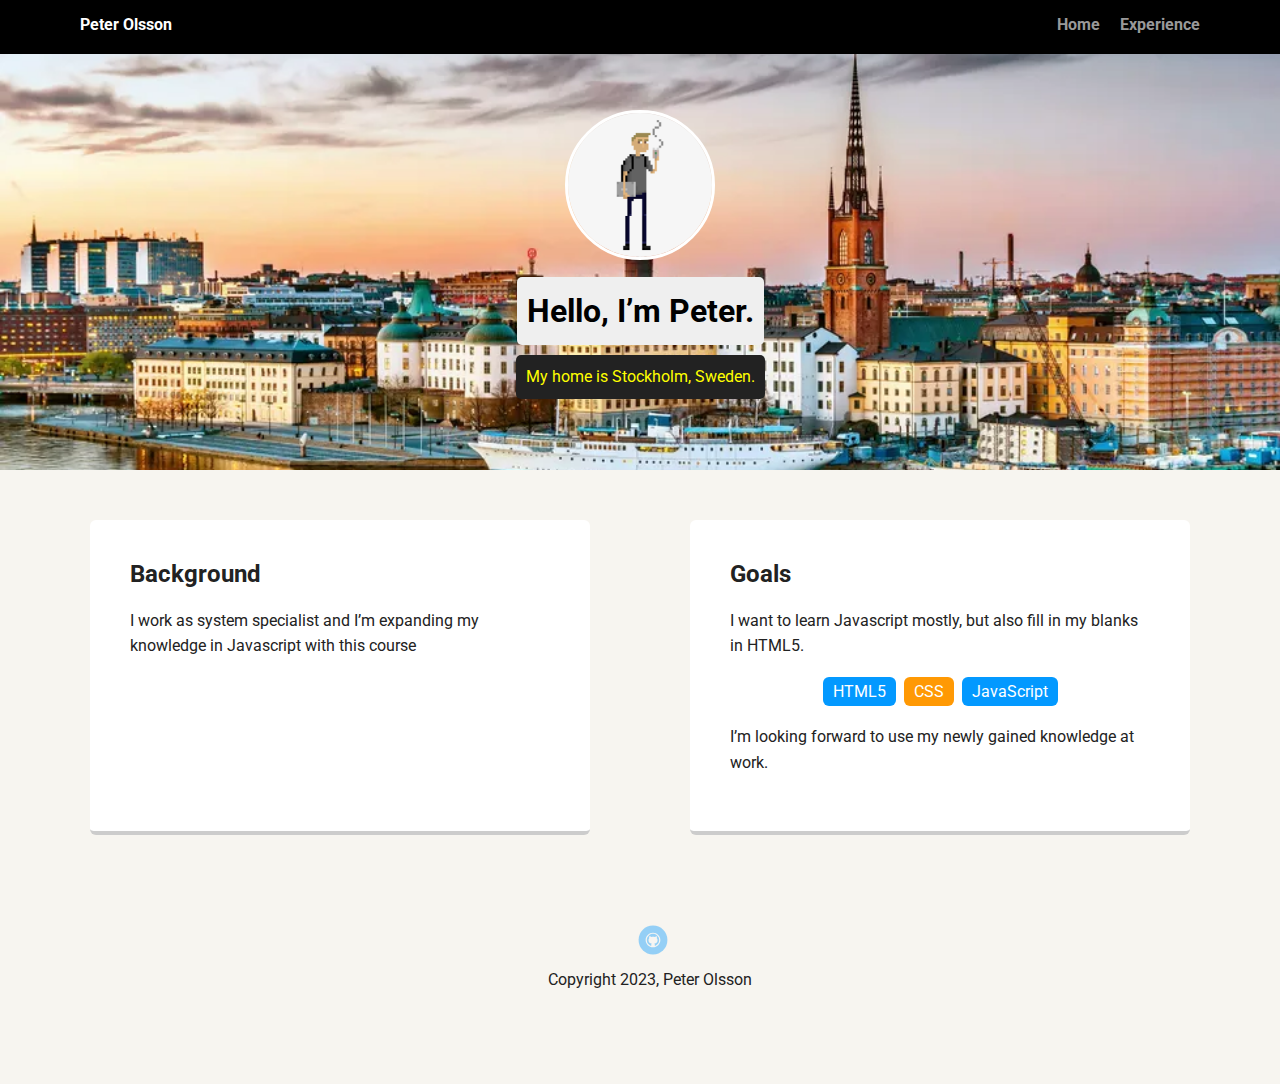
==== portfolio_update_v1/portfolio_update_v1/index.html @ 19cd1b5f "Flyttade mappar" ====
<!doctype html>
<html lang="en">
<head>
  <meta charset="utf-8">
  <title>Peter Olsson's Profile</title>
  <meta name="viewport" content="width=device-width, initial-scale=1.0">
  <link rel="stylesheet" href="styles.css">
  <link href="https://fonts.googleapis.com/css?family=Muli%7CRoboto:400,300,500,700,900" rel="stylesheet"></head>
  <body>

    <div class="main-nav">
        <ul class="nav">
          <li class="name">Peter Olsson</li>
          <li><a href="index.html">Home</a></li>
          <li><a href="experience.html">Experience</a></li>
        </ul>
    </div>

    <header>
      <img src="images/mySelf.png" alt="Peter with coffee" class="profile-image">
      <h1 class="tag name">Hello, I’m Peter.</h1>
      <p class="tag location">My home is Stockholm, Sweden.</p>
    </header>

    <main class="flex">
      <div class="card">
        <h2>Background</h2>
        <p>I work as system specialist and I’m expanding my knowledge in Javascript with this course</p>
       
      </div> 

      <div class="card">
        <h2>Goals</h2>
        <p>I want to learn Javascript mostly, but also fill in my blanks in HTML5.</p>
        <ul class="skills">
          <li>HTML5</li>
          <li>CSS</li>
          <li>JavaScript</li>
        </ul>
        <p>I’m looking forward to use my newly gained knowledge at work.</p>
      </div> 

    </main>
    <footer>
      <ul>
        <li><a href="https://github.com/ohlssonp" class="social github">Github</a></li>
      </ul>
      <p class="copyright">Copyright 2023, Peter Olsson</p>
    </footer>
  </body>
  </html>
---- portfolio_update_v1/portfolio_update_v1/styles.css ----
/* Global Layout Set-up */
* { 
  box-sizing: border-box;
}
  
body {
  margin: 0;
  padding: 0;
  text-align: center;
  font-family: 'Roboto', sans-serif;
  color: #222;
  background: #f7f5f0;
}
/* Link Styles */

a {
  text-decoration: none;
  color: #999;
}
a:hover {
  color: #6633ff;
}

/* Section Styles */

.main-nav {
  width: 100%;
  background: black;
  min-height: 30px;
  padding: 10px;
  position: fixed;
  text-align: center;
}
.nav {
  display: flex;
  justify-content: space-around;
  font-weight: 700;
  list-style-type: none;
  margin: 0 auto;
  padding: 0;
}

.nav .name {
    display: block;
    margin-right: auto;
    color: white;
}
.nav li {
  padding: 5px 10px 10px 10px;
}
.nav a {
  transition: all .5s;
}
.nav a:hover {
  color: white
}

header {
  text-align: center;
  background: url('images/stockholm.png') no-repeat top center ;
  background-size: cover;
  overflow: hidden;
  padding-top: 60px;
} 
header {
  line-height: 1.5;
}
header .profile-image {
  margin-top: 50px;
  width: 150px;
  height: 150px;
  border-radius: 50%;
  border: 3px solid white;
  transition: all .5s;
}
header .profile-image:hover {
  transform: scale(1.2) rotate(5deg);
}
.tag {
  background-color: #efefef;
  color: black;
  padding: 10px;
  border-radius: 5px;
  display: table;
  margin: 10px auto;
} 
.location {
  background-color: #222;
  color: yellow;
}
.card {
  margin: 30px;
  padding: 20px 40px 40px;
  max-width: 500px;
  text-align: left;
  background: #fff;
  border-bottom: 4px solid #ccc;
  border-radius: 6px;
  transition: all .5s;
}
.card:hover {
  border-color: #ff99ff;
}

ul.skills {
  padding: 0;
  text-align: center;
}

.skills li {
  border-radius: 6px;
  display: inline-block;
  background: #ff9904;
  color: white;
  padding: 5px 10px;
  margin: 2px;
}

.skills li:nth-child(odd) {
  background: #0399ff;
}

footer {
  width: 100%;
  min-height: 30px;
  padding: 20px 0 40px 20px;
}

footer .copyright {
  top: -8px;
  font-size: .75em;
}

footer ul {
  list-style-type: none;
  margin: 0;
  padding: 0;
}

footer ul li {
  display: inline-block;
}

a.social {
  display: inline-block;
  text-indent: -9999px;
  margin-left: 5px;
  width: 30px;
  height: 30px;
  background-size: 30px 30px;
  opacity: .4;
  transition: all .5s;
}
a.twitter {
  background-image: url(images/twitter.svg);
}
a.linkedin {
  background-image: url(images/linkedin.svg);
}
a.github {
  background-image: url(images/github.svg);
}
a.social:hover {
  opacity: 1;
}
.clearfix {
  clear: both;
}

/* Styles for larger screens */
@media screen and (min-width: 720px) {
  
  .flex {
      display: -ms-flexbox;      /* TWEENER - IE 10 */
      display: flex; 
      max-width: 1200px;
      -ms-flex-pack: distribute;
      justify-content: space-around;
      margin: 0 auto;
  }

  header {
    min-height: 470px;
  }

  .nav {
    max-width: 1200px;
    padding: 0 30px;
  }


  main {
    padding-top: 20px;
  }

  main p {
    line-height: 1.6em;
  }

  footer {
    font-size: 1.3em;
    max-width: 1200px;
    margin: 40px auto;
  }

}
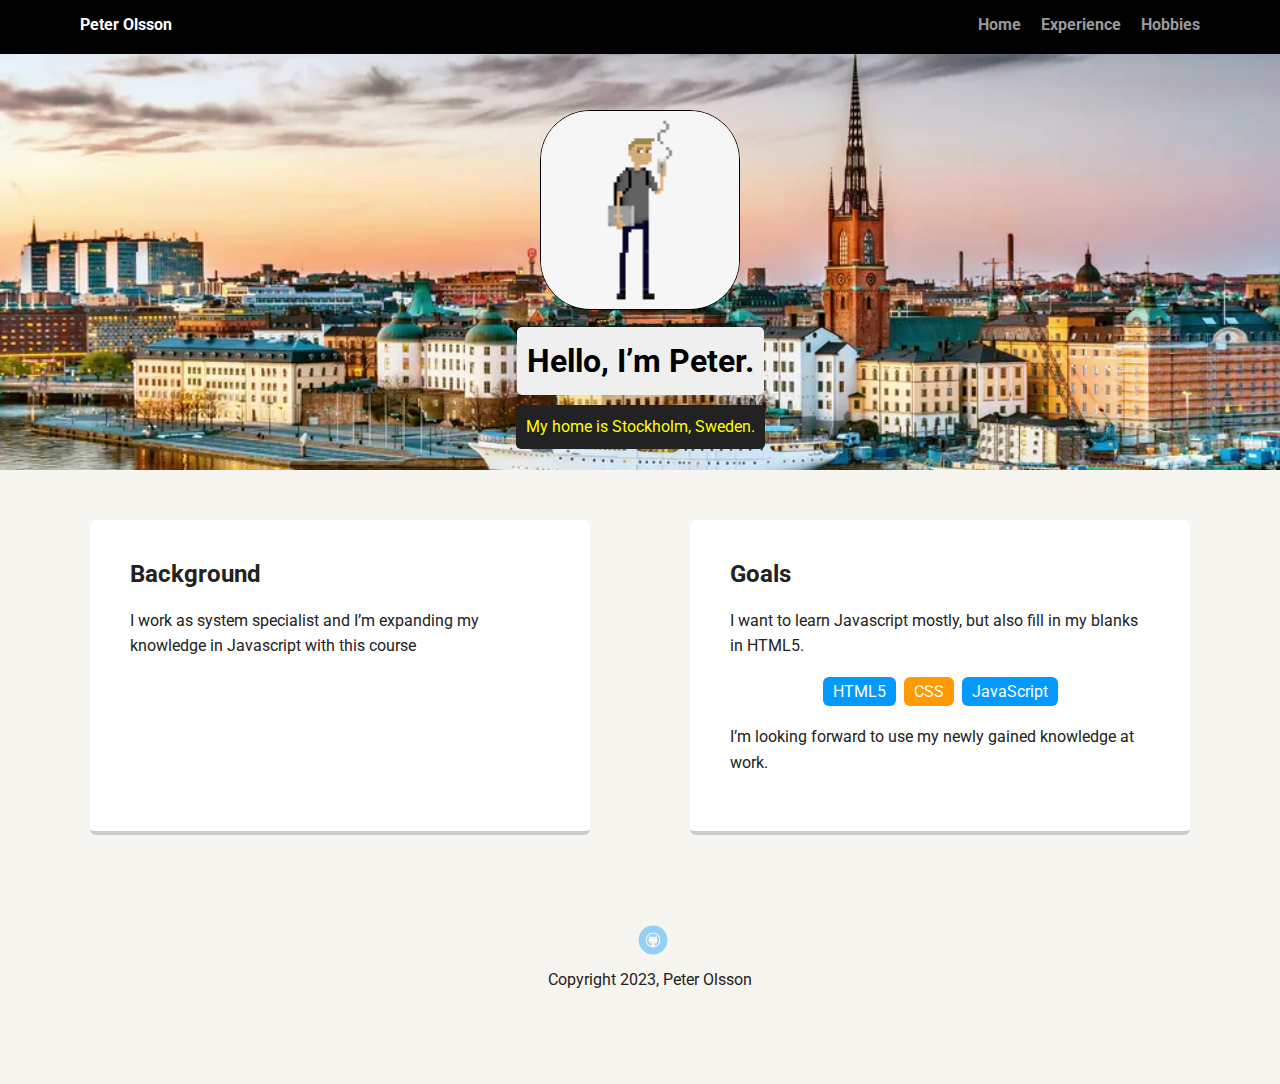
==== commit ad12b0dd: "uppdated" ====
--- a/portfolio_update_v1/portfolio_update_v1/index.html
+++ b/portfolio_update_v1/portfolio_update_v1/index.html
@@ -8,13 +8,13 @@
   <link href="https://fonts.googleapis.com/css?family=Muli%7CRoboto:400,300,500,700,900" rel="stylesheet"></head>
   <body>
 
-    <div class="main-nav">
-        <ul class="nav">
+<nav>        <ul class="nav">
           <li class="name">Peter Olsson</li>
           <li><a href="index.html">Home</a></li>
           <li><a href="experience.html">Experience</a></li>
+          <li><a href="hobbies.html">Hobbies</a></li>
         </ul>
-    </div>
+      </nav>
 
     <header>
       <img src="images/mySelf.png" alt="Peter with coffee" class="profile-image">
@@ -23,13 +23,12 @@
     </header>
 
     <main class="flex">
-      <div class="card">
+      <section>
         <h2>Background</h2>
         <p>I work as system specialist and I’m expanding my knowledge in Javascript with this course</p>
-       
-      </div> 
+      </section>
 
-      <div class="card">
+      <section>
         <h2>Goals</h2>
         <p>I want to learn Javascript mostly, but also fill in my blanks in HTML5.</p>
         <ul class="skills">
@@ -38,7 +37,7 @@
           <li>JavaScript</li>
         </ul>
         <p>I’m looking forward to use my newly gained knowledge at work.</p>
-      </div> 
+      </section>
 
     </main>
     <footer>
--- a/portfolio_update_v1/portfolio_update_v1/styles.css
+++ b/portfolio_update_v1/portfolio_update_v1/styles.css
@@ -23,7 +23,7 @@
 
 /* Section Styles */
 
-.main-nav {
+nav {
   width: 100%;
   background: black;
   min-height: 30px;
@@ -67,14 +67,32 @@
 }
 header .profile-image {
   margin-top: 50px;
-  width: 150px;
-  height: 150px;
-  border-radius: 50%;
-  border: 3px solid white;
-  transition: all .5s;
+  width: 200px;
+  height: 200px;
+  border-radius: 25%;
+  border: 1px solid black;
+  transition: all 4s;
+  }
+.hobbies-image {
+  margin-top: 50px;
+  margin-left: -21px;
+  width: 462px;
+  border-radius: 5%;
+  border: 2px solid grey;
+  transition: width 10s;
+  transition: margin-left 4s;
+  transition: transform 0.1s;
+}
+.hobbies-image:hover {
+  margin-left: -128px;
+  width: 690px;
+  transform: rotate(360deg);
+
 }
 header .profile-image:hover {
-  transform: scale(1.2) rotate(5deg);
+  width: 450px;
+  height: 450px;
+  transform: scale(1.7) rotate(1080deg);
 }
 .tag {
   background-color: #efefef;
@@ -88,7 +106,7 @@
   background-color: #222;
   color: yellow;
 }
-.card {
+section {
   margin: 30px;
   padding: 20px 40px 40px;
   max-width: 500px;
@@ -98,7 +116,7 @@
   border-radius: 6px;
   transition: all .5s;
 }
-.card:hover {
+section:hover {
   border-color: #ff99ff;
 }
 
